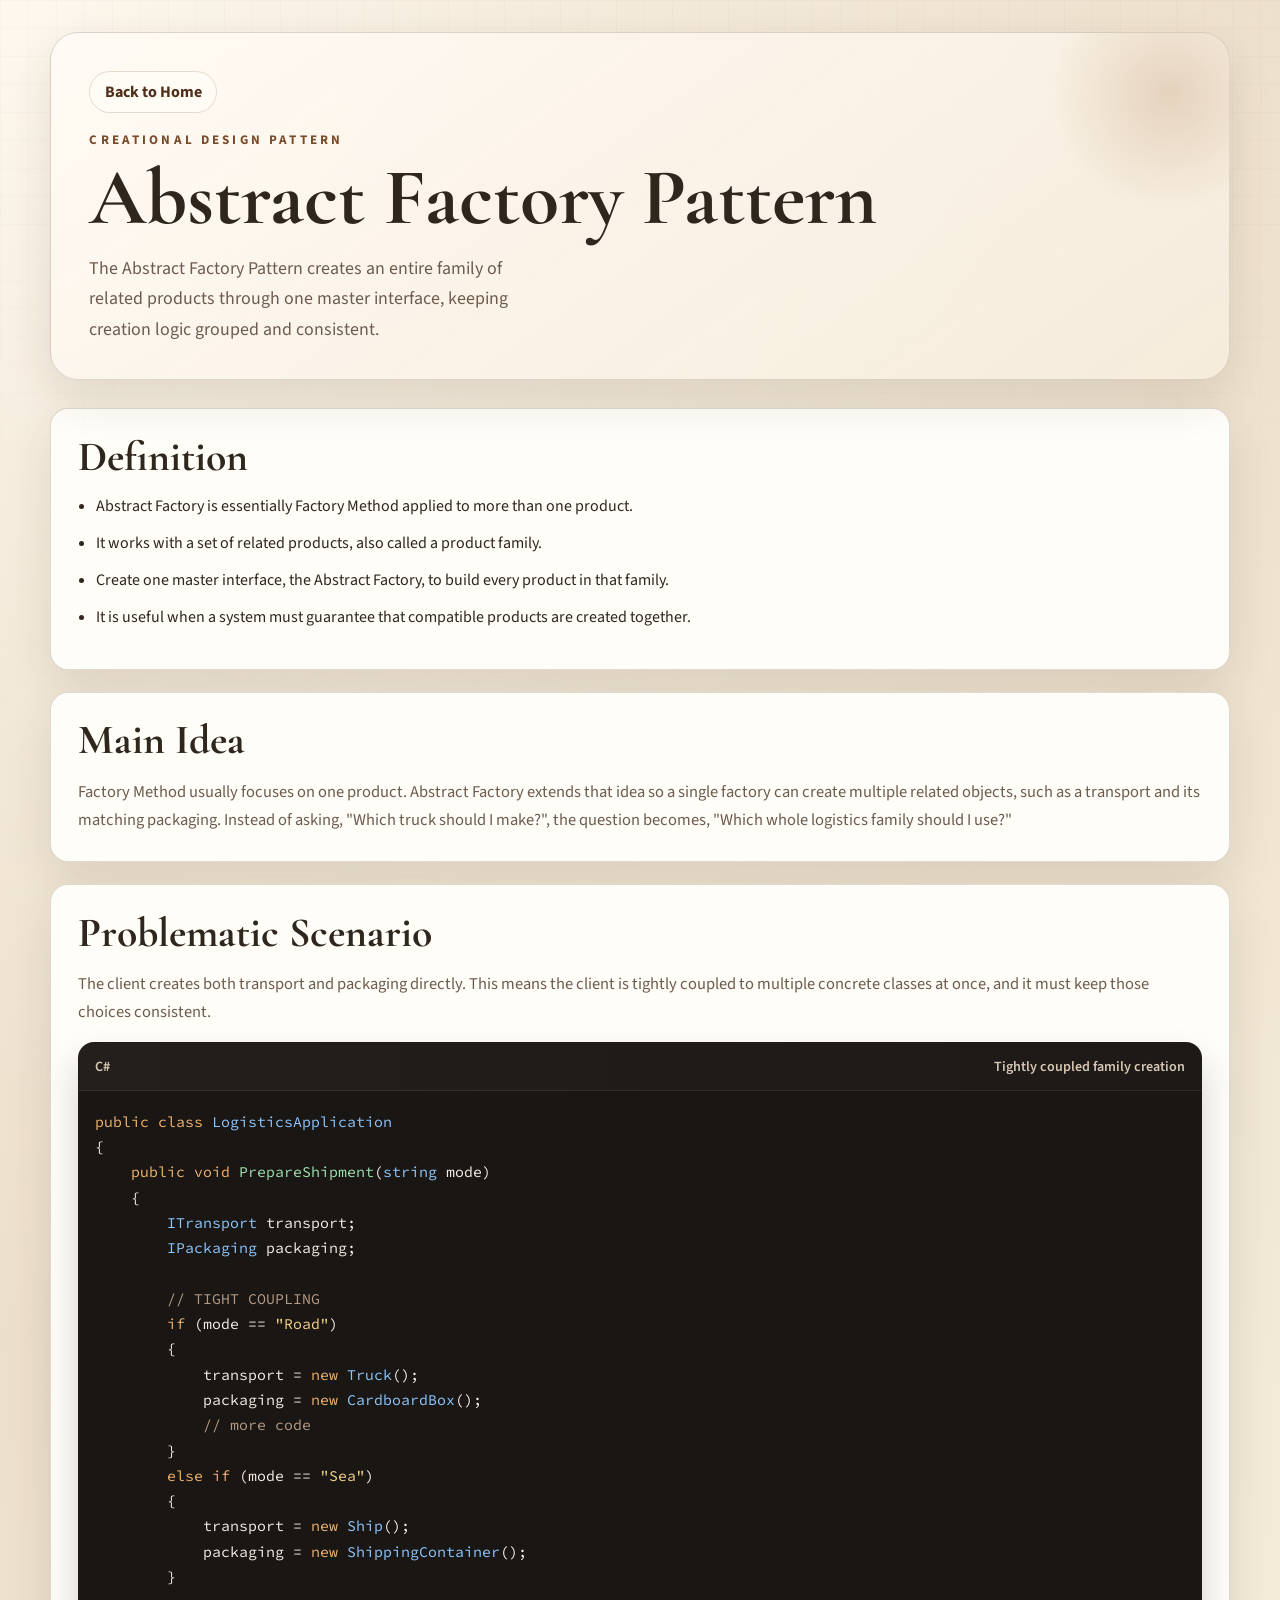
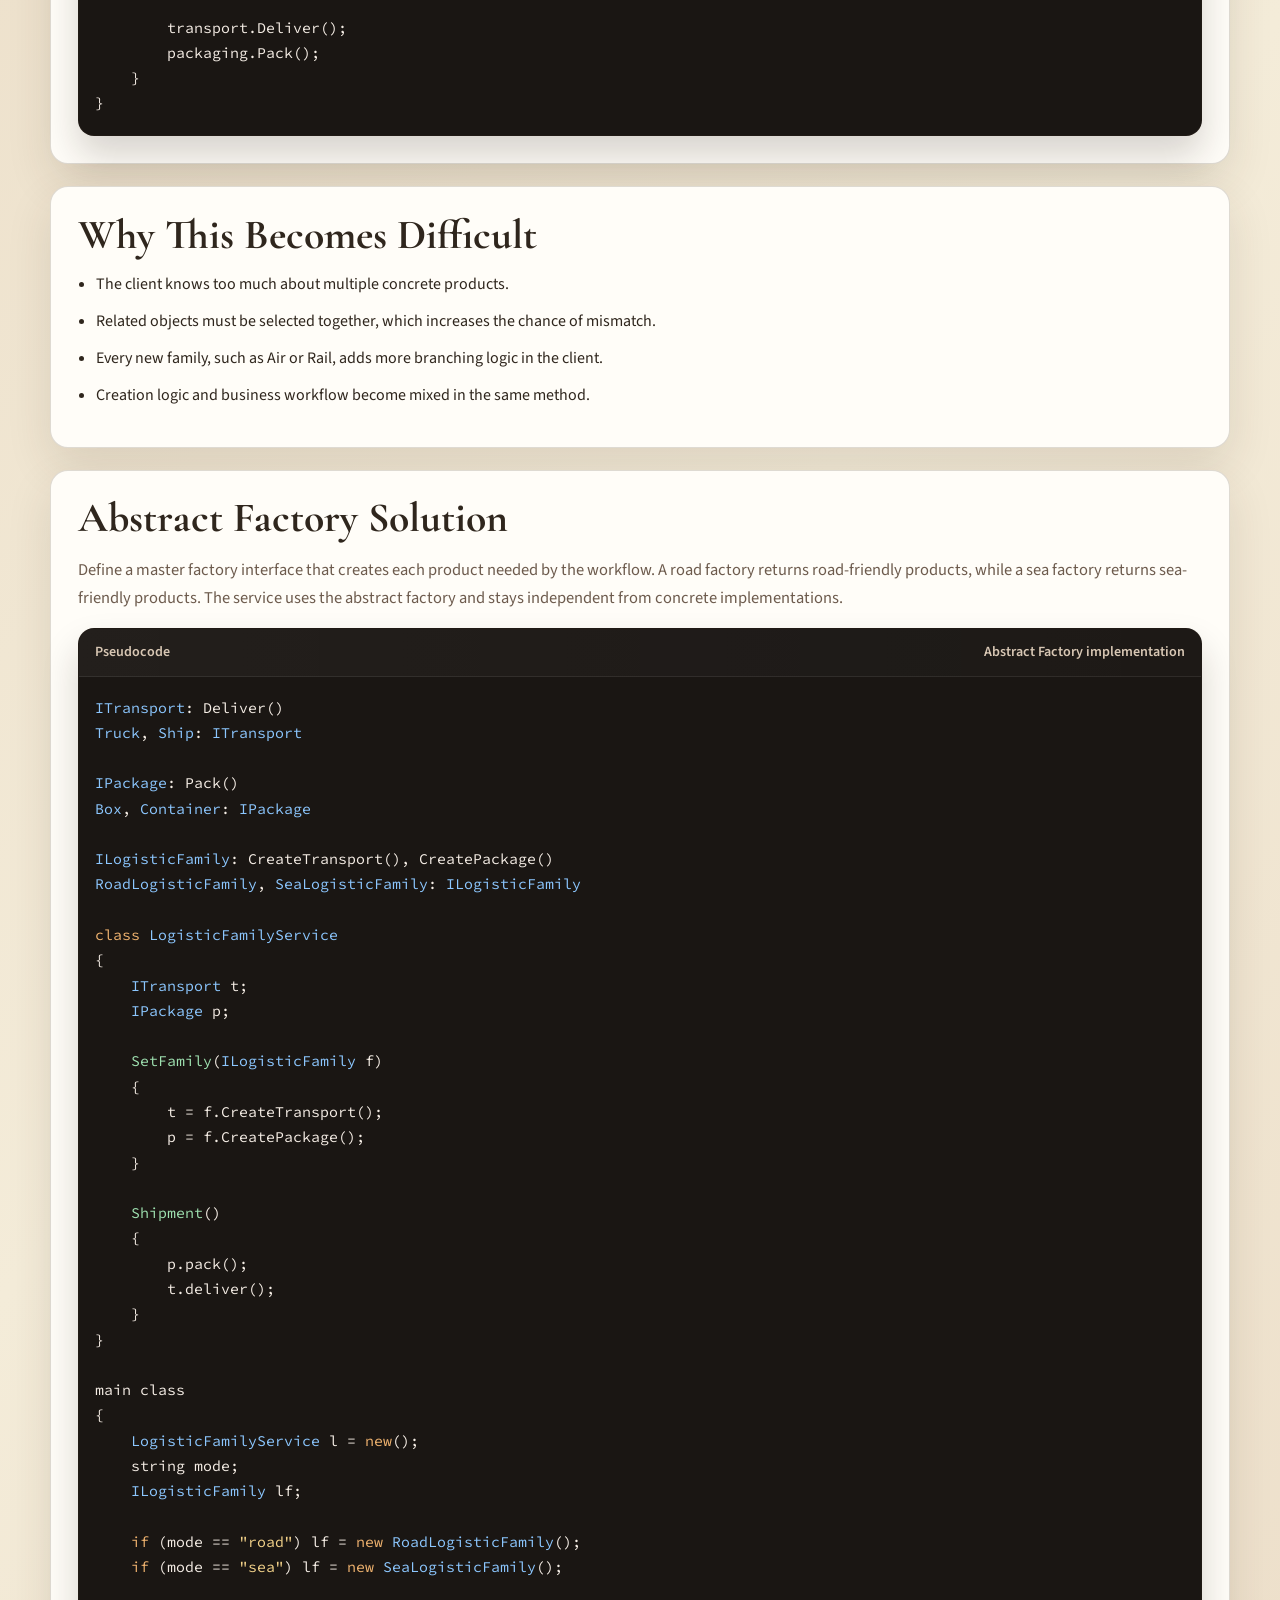
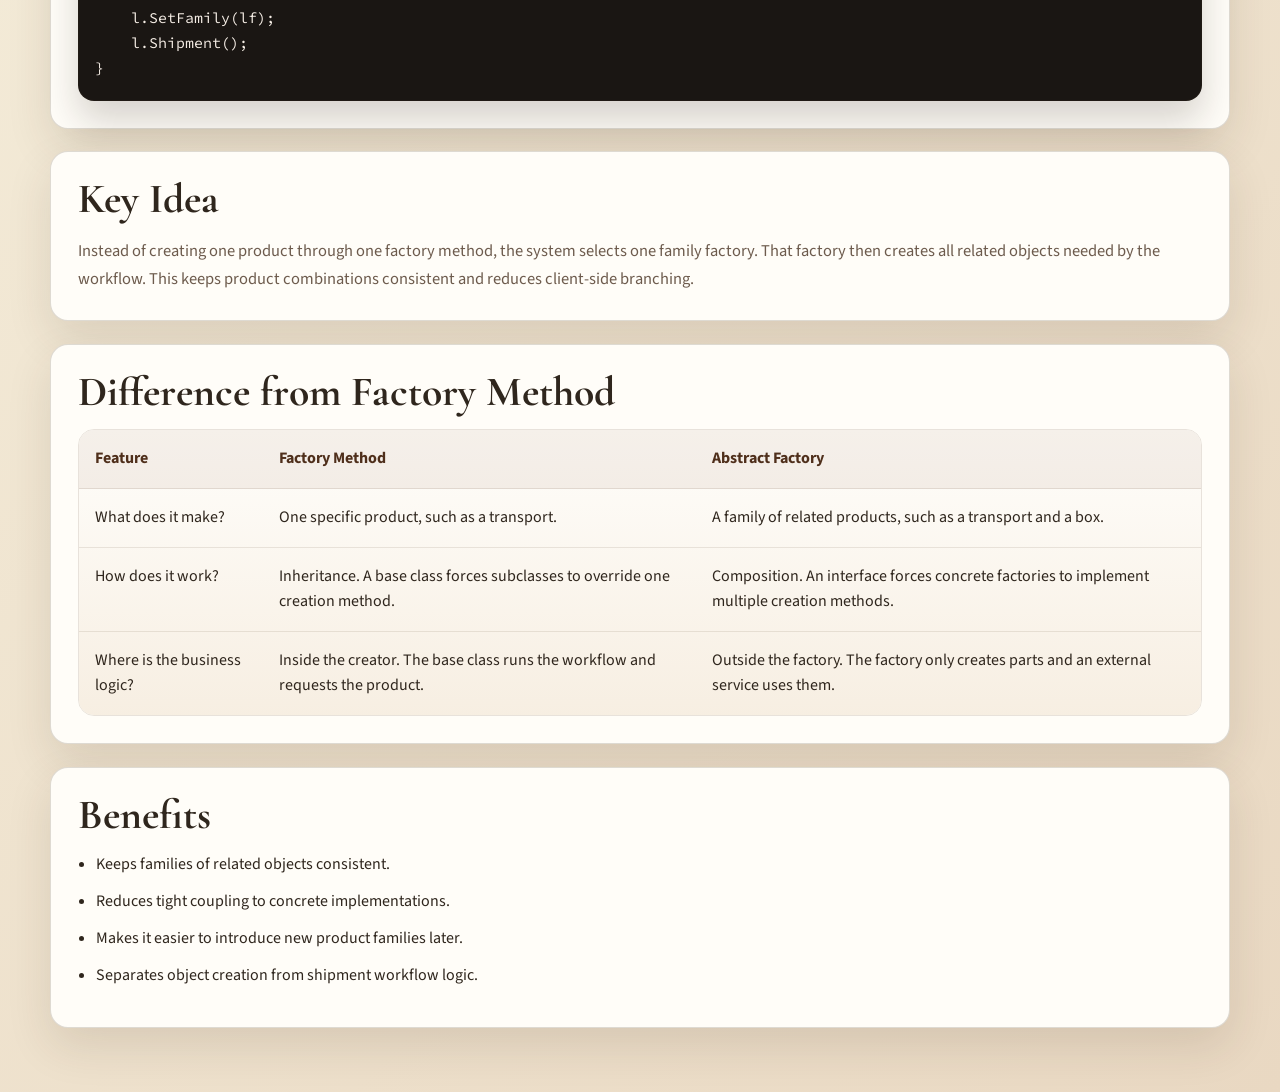
==== abstract-factory-pattern.html @ a394fd07 "Add abstract factory pattern note" ====
<!DOCTYPE html>
<html lang="en">
<head>
  <meta charset="UTF-8">
  <meta name="viewport" content="width=device-width, initial-scale=1.0">
  <title>Abstract Factory Pattern | Design Patterns Notes</title>
  <link rel="preconnect" href="https://fonts.googleapis.com">
  <link rel="preconnect" href="https://fonts.gstatic.com" crossorigin>
  <link href="https://fonts.googleapis.com/css2?family=Cormorant+Garamond:wght@500;600;700&family=Source+Code+Pro:wght@400;500&family=Source+Sans+3:wght@400;500;600;700&display=swap" rel="stylesheet">
  <link rel="stylesheet" href="styles.css">
</head>
<body>
  <div class="page-shell">
    <header class="subpage-header">
      <a class="back-link" href="index.html">Back to Home</a>
      <p class="eyebrow">Creational Design Pattern</p>
      <h1>Abstract Factory Pattern</h1>
      <p class="hero-text narrow">
        The Abstract Factory Pattern creates an entire family of related products through one
        master interface, keeping creation logic grouped and consistent.
      </p>
    </header>

    <main class="article-layout">
      <section class="content-card">
        <h2>Definition</h2>
        <ul class="note-list">
          <li>Abstract Factory is essentially Factory Method applied to more than one product.</li>
          <li>It works with a set of related products, also called a product family.</li>
          <li>Create one master interface, the Abstract Factory, to build every product in that family.</li>
          <li>It is useful when a system must guarantee that compatible products are created together.</li>
        </ul>
      </section>

      <section class="content-card">
        <h2>Main Idea</h2>
        <p>
          Factory Method usually focuses on one product. Abstract Factory extends that idea so a
          single factory can create multiple related objects, such as a transport and its matching
          packaging. Instead of asking, "Which truck should I make?", the question becomes,
          "Which whole logistics family should I use?"
        </p>
      </section>

      <section class="content-card">
        <h2>Problematic Scenario</h2>
        <p class="section-intro">
          The client creates both transport and packaging directly. This means the client is tightly
          coupled to multiple concrete classes at once, and it must keep those choices consistent.
        </p>
        <div class="code-block">
          <div class="code-header">
            <span>C#</span>
            <span>Tightly coupled family creation</span>
          </div>
          <pre><code><span class="code-keyword">public class</span> <span class="code-type">LogisticsApplication</span>
{
    <span class="code-keyword">public void</span> <span class="code-method">PrepareShipment</span>(<span class="code-type">string</span> mode)
    {
        <span class="code-type">ITransport</span> transport;
        <span class="code-type">IPackaging</span> packaging;

        <span class="code-comment">// TIGHT COUPLING</span>
        <span class="code-keyword">if</span> (mode == <span class="code-string">"Road"</span>)
        {
            transport = <span class="code-keyword">new</span> <span class="code-type">Truck</span>();
            packaging = <span class="code-keyword">new</span> <span class="code-type">CardboardBox</span>();
            <span class="code-comment">// more code</span>
        }
        <span class="code-keyword">else if</span> (mode == <span class="code-string">"Sea"</span>)
        {
            transport = <span class="code-keyword">new</span> <span class="code-type">Ship</span>();
            packaging = <span class="code-keyword">new</span> <span class="code-type">ShippingContainer</span>();
        }

        transport.Deliver();
        packaging.Pack();
    }
}</code></pre>
        </div>
      </section>

      <section class="content-card">
        <h2>Why This Becomes Difficult</h2>
        <ul class="note-list">
          <li>The client knows too much about multiple concrete products.</li>
          <li>Related objects must be selected together, which increases the chance of mismatch.</li>
          <li>Every new family, such as Air or Rail, adds more branching logic in the client.</li>
          <li>Creation logic and business workflow become mixed in the same method.</li>
        </ul>
      </section>

      <section class="content-card">
        <h2>Abstract Factory Solution</h2>
        <p>
          Define a master factory interface that creates each product needed by the workflow. A road
          factory returns road-friendly products, while a sea factory returns sea-friendly products.
          The service uses the abstract factory and stays independent from concrete implementations.
        </p>
        <div class="code-block">
          <div class="code-header">
            <span>Pseudocode</span>
            <span>Abstract Factory implementation</span>
          </div>
          <pre><code><span class="code-type">ITransport</span>: Deliver()
<span class="code-type">Truck</span>, <span class="code-type">Ship</span>: <span class="code-type">ITransport</span>

<span class="code-type">IPackage</span>: Pack()
<span class="code-type">Box</span>, <span class="code-type">Container</span>: <span class="code-type">IPackage</span>

<span class="code-type">ILogisticFamily</span>: CreateTransport(), CreatePackage()
<span class="code-type">RoadLogisticFamily</span>, <span class="code-type">SeaLogisticFamily</span>: <span class="code-type">ILogisticFamily</span>

<span class="code-keyword">class</span> <span class="code-type">LogisticFamilyService</span>
{
    <span class="code-type">ITransport</span> t;
    <span class="code-type">IPackage</span> p;

    <span class="code-method">SetFamily</span>(<span class="code-type">ILogisticFamily</span> f)
    {
        t = f.CreateTransport();
        p = f.CreatePackage();
    }

    <span class="code-method">Shipment</span>()
    {
        p.pack();
        t.deliver();
    }
}

main class
{
    <span class="code-type">LogisticFamilyService</span> l = <span class="code-keyword">new</span>();
    string mode;
    <span class="code-type">ILogisticFamily</span> lf;

    <span class="code-keyword">if</span> (mode == <span class="code-string">"road"</span>) lf = <span class="code-keyword">new</span> <span class="code-type">RoadLogisticFamily</span>();
    <span class="code-keyword">if</span> (mode == <span class="code-string">"sea"</span>) lf = <span class="code-keyword">new</span> <span class="code-type">SeaLogisticFamily</span>();

    l.SetFamily(lf);
    l.Shipment();
}</code></pre>
        </div>
      </section>

      <section class="content-card">
        <h2>Key Idea</h2>
        <p>
          Instead of creating one product through one factory method, the system selects one family
          factory. That factory then creates all related objects needed by the workflow. This keeps
          product combinations consistent and reduces client-side branching.
        </p>
      </section>

      <section class="content-card">
        <h2>Difference from Factory Method</h2>
        <div class="table-wrap">
          <table class="comparison-table">
            <thead>
              <tr>
                <th>Feature</th>
                <th>Factory Method</th>
                <th>Abstract Factory</th>
              </tr>
            </thead>
            <tbody>
              <tr>
                <td>What does it make?</td>
                <td>One specific product, such as a transport.</td>
                <td>A family of related products, such as a transport and a box.</td>
              </tr>
              <tr>
                <td>How does it work?</td>
                <td>Inheritance. A base class forces subclasses to override one creation method.</td>
                <td>Composition. An interface forces concrete factories to implement multiple creation methods.</td>
              </tr>
              <tr>
                <td>Where is the business logic?</td>
                <td>Inside the creator. The base class runs the workflow and requests the product.</td>
                <td>Outside the factory. The factory only creates parts and an external service uses them.</td>
              </tr>
            </tbody>
          </table>
        </div>
      </section>

      <section class="content-card">
        <h2>Benefits</h2>
        <ul class="note-list">
          <li>Keeps families of related objects consistent.</li>
          <li>Reduces tight coupling to concrete implementations.</li>
          <li>Makes it easier to introduce new product families later.</li>
          <li>Separates object creation from shipment workflow logic.</li>
        </ul>
      </section>
    </main>
  </div>
</body>
</html>
---- styles.css ----
:root {
  --bg: #efe6d3;
  --paper: rgba(255, 251, 245, 0.88);
  --paper-strong: #fffdf8;
  --ink: #2f261d;
  --muted: #6d5b4d;
  --line: rgba(74, 56, 43, 0.18);
  --accent: #7a4b2b;
  --accent-soft: #d6b48f;
  --accent-deep: #4f2f1b;
  --shadow: 0 18px 45px rgba(59, 39, 24, 0.12);
  --radius-lg: 28px;
  --radius-md: 18px;
  --radius-sm: 12px;
}

* {
  box-sizing: border-box;
}

html {
  scroll-behavior: smooth;
}

body {
  margin: 0;
  min-height: 100vh;
  color: var(--ink);
  font-family: "Source Sans 3", sans-serif;
  background:
    radial-gradient(circle at top left, rgba(255, 250, 241, 0.95), transparent 30%),
    linear-gradient(135deg, #e6d5be 0%, #f4ecd9 52%, #e9d8c2 100%);
}

body::before {
  content: "";
  position: fixed;
  inset: 0;
  pointer-events: none;
  background-image:
    linear-gradient(rgba(120, 87, 59, 0.05) 1px, transparent 1px),
    linear-gradient(90deg, rgba(120, 87, 59, 0.05) 1px, transparent 1px);
  background-size: 28px 28px;
  mask-image: linear-gradient(to bottom, rgba(0, 0, 0, 0.5), transparent 85%);
}

a {
  color: inherit;
  text-decoration: none;
}

code {
  font-family: "Source Code Pro", monospace;
}

.page-shell {
  width: min(1180px, calc(100% - 2rem));
  margin: 0 auto;
  padding: 2rem 0 4rem;
}

.hero,
.subpage-header {
  position: relative;
  overflow: hidden;
  border: 1px solid var(--line);
  border-radius: var(--radius-lg);
  background: linear-gradient(145deg, rgba(255, 250, 244, 0.95), rgba(246, 236, 220, 0.92));
  box-shadow: var(--shadow);
}

.hero {
  display: grid;
  grid-template-columns: 1.5fr 1fr;
  gap: 1.5rem;
  padding: 3rem;
  align-items: center;
}

.hero::after,
.subpage-header::after {
  content: "";
  position: absolute;
  width: 260px;
  height: 260px;
  right: -70px;
  top: -70px;
  border-radius: 50%;
  background: radial-gradient(circle, rgba(161, 106, 59, 0.22), transparent 65%);
}

.hero-copy,
.hero-panel,
.subpage-header {
  position: relative;
  z-index: 1;
}

.eyebrow {
  margin: 0 0 0.4rem;
  font-size: 0.82rem;
  letter-spacing: 0.24em;
  text-transform: uppercase;
  color: var(--accent);
  font-weight: 700;
}

h1,
h2,
h3 {
  margin: 0;
  font-family: "Cormorant Garamond", serif;
  font-weight: 700;
  line-height: 1;
}

h1 {
  font-size: clamp(3rem, 7vw, 5rem);
  margin-bottom: 1rem;
}

h2 {
  font-size: clamp(2rem, 4vw, 2.6rem);
  margin-bottom: 1rem;
}

h3 {
  font-size: 1.9rem;
  margin-bottom: 0.6rem;
}

p {
  margin: 0;
  color: var(--muted);
  line-height: 1.7;
  font-size: 1.03rem;
}

.hero-text {
  max-width: 58ch;
  font-size: 1.12rem;
}

.hero-text.narrow {
  max-width: 52ch;
}

.hero-actions {
  display: flex;
  flex-wrap: wrap;
  gap: 0.9rem;
  margin-top: 1.6rem;
}

.button {
  display: inline-flex;
  align-items: center;
  justify-content: center;
  min-height: 48px;
  padding: 0.85rem 1.3rem;
  border-radius: 999px;
  border: 1px solid transparent;
  font-weight: 700;
  transition: transform 180ms ease, box-shadow 180ms ease, border-color 180ms ease;
}

.button:hover,
.note-card:hover,
.back-link:hover {
  transform: translateY(-2px);
}

.button-primary {
  color: #fff9f4;
  background: linear-gradient(135deg, var(--accent) 0%, var(--accent-deep) 100%);
  box-shadow: 0 12px 24px rgba(79, 47, 27, 0.22);
}

.button-secondary {
  color: var(--accent-deep);
  background: rgba(255, 252, 246, 0.8);
  border-color: rgba(122, 75, 43, 0.2);
}

.hero-panel {
  padding: 1.5rem;
  border-radius: var(--radius-md);
  background: rgba(255, 253, 248, 0.68);
  border: 1px solid rgba(95, 67, 47, 0.14);
}

.panel-label {
  color: var(--accent);
  text-transform: uppercase;
  letter-spacing: 0.18em;
  font-size: 0.8rem;
  font-weight: 700;
  margin-bottom: 0.8rem;
}

.panel-list,
.note-list {
  margin: 1rem 0 0;
  padding-left: 1.1rem;
  color: var(--ink);
}

.panel-list li,
.note-list li {
  margin-bottom: 0.7rem;
  line-height: 1.6;
}

.section {
  margin-top: 2rem;
  padding: 2rem;
  border-radius: var(--radius-lg);
  border: 1px solid var(--line);
  background: var(--paper);
  box-shadow: var(--shadow);
}

.section-heading {
  max-width: 70ch;
}

.note-grid {
  display: grid;
  grid-template-columns: repeat(auto-fit, minmax(260px, 1fr));
  gap: 1.2rem;
  margin-top: 1.6rem;
}

.note-card {
  display: block;
  padding: 1.5rem;
  border-radius: var(--radius-md);
  border: 1px solid rgba(95, 67, 47, 0.16);
  background: linear-gradient(180deg, rgba(255, 255, 255, 0.82), rgba(248, 241, 230, 0.88));
  transition: transform 180ms ease, box-shadow 180ms ease, border-color 180ms ease;
}

.note-card:hover {
  border-color: rgba(122, 75, 43, 0.35);
  box-shadow: 0 18px 32px rgba(79, 47, 27, 0.12);
}

.card-badge {
  display: inline-flex;
  margin-bottom: 1rem;
  padding: 0.3rem 0.65rem;
  border-radius: 999px;
  background: rgba(122, 75, 43, 0.1);
  color: var(--accent);
  font-size: 0.8rem;
  font-weight: 700;
  letter-spacing: 0.08em;
}

.card-link {
  display: inline-block;
  margin-top: 1rem;
  font-weight: 700;
  color: var(--accent-deep);
}

.subpage-header {
  padding: 2.4rem 2.4rem 2.1rem;
}

.back-link {
  display: inline-flex;
  align-items: center;
  gap: 0.4rem;
  margin-bottom: 1rem;
  padding: 0.55rem 0.9rem;
  border-radius: 999px;
  border: 1px solid rgba(122, 75, 43, 0.18);
  background: rgba(255, 252, 246, 0.72);
  color: var(--accent-deep);
  font-weight: 700;
  transition: transform 180ms ease, box-shadow 180ms ease;
}

.article-layout {
  display: grid;
  gap: 1.4rem;
  margin-top: 1.8rem;
}

.content-card {
  padding: 1.7rem;
  border-radius: var(--radius-md);
  border: 1px solid var(--line);
  background: var(--paper-strong);
  box-shadow: var(--shadow);
}

.section-intro {
  margin-bottom: 1rem;
}

.code-block {
  margin-top: 1rem;
  overflow: hidden;
  border: 1px solid rgba(75, 55, 41, 0.14);
  border-radius: 16px;
  background: #1a1613;
  box-shadow: 0 20px 36px rgba(32, 22, 14, 0.18);
}

.code-header {
  display: flex;
  justify-content: space-between;
  gap: 1rem;
  padding: 0.85rem 1rem;
  border-bottom: 1px solid rgba(255, 255, 255, 0.08);
  background: linear-gradient(90deg, rgba(255, 255, 255, 0.04), rgba(255, 255, 255, 0.01));
  color: #d8c7b4;
  font-size: 0.88rem;
  font-weight: 600;
}

.code-block pre {
  margin: 0;
  padding: 1.1rem 1rem 1.2rem;
  overflow-x: auto;
}

.code-block code {
  color: #f6eee6;
  font-size: 0.93rem;
  line-height: 1.7;
}

.code-keyword {
  color: #f0b36f;
}

.code-type {
  color: #8cc7ff;
}

.code-method {
  color: #9fe2b1;
}

.code-string {
  color: #f4d38a;
}

.code-comment {
  color: #b49a83;
}

.table-wrap {
  margin-top: 1rem;
  overflow-x: auto;
  border: 1px solid rgba(95, 67, 47, 0.14);
  border-radius: 16px;
}

.comparison-table {
  width: 100%;
  border-collapse: collapse;
  min-width: 680px;
  background: linear-gradient(180deg, rgba(255, 254, 251, 0.98), rgba(246, 237, 224, 0.92));
}

.comparison-table th,
.comparison-table td {
  padding: 1rem;
  text-align: left;
  vertical-align: top;
  border-bottom: 1px solid rgba(95, 67, 47, 0.12);
  line-height: 1.6;
}

.comparison-table th {
  color: var(--accent-deep);
  background: rgba(122, 75, 43, 0.08);
  font-weight: 700;
}

.comparison-table tbody tr:last-child td {
  border-bottom: 0;
}

@media (max-width: 880px) {
  .hero {
    grid-template-columns: 1fr;
    padding: 2rem;
  }

  .page-shell {
    width: min(100% - 1rem, 1180px);
  }

  .section,
  .subpage-header,
  .content-card {
    padding: 1.35rem;
  }
}

@media (max-width: 560px) {
  h1 {
    font-size: 2.6rem;
  }

  h2 {
    font-size: 2rem;
  }

  .hero-actions {
    flex-direction: column;
  }

  .button,
  .back-link {
    width: 100%;
  }
}
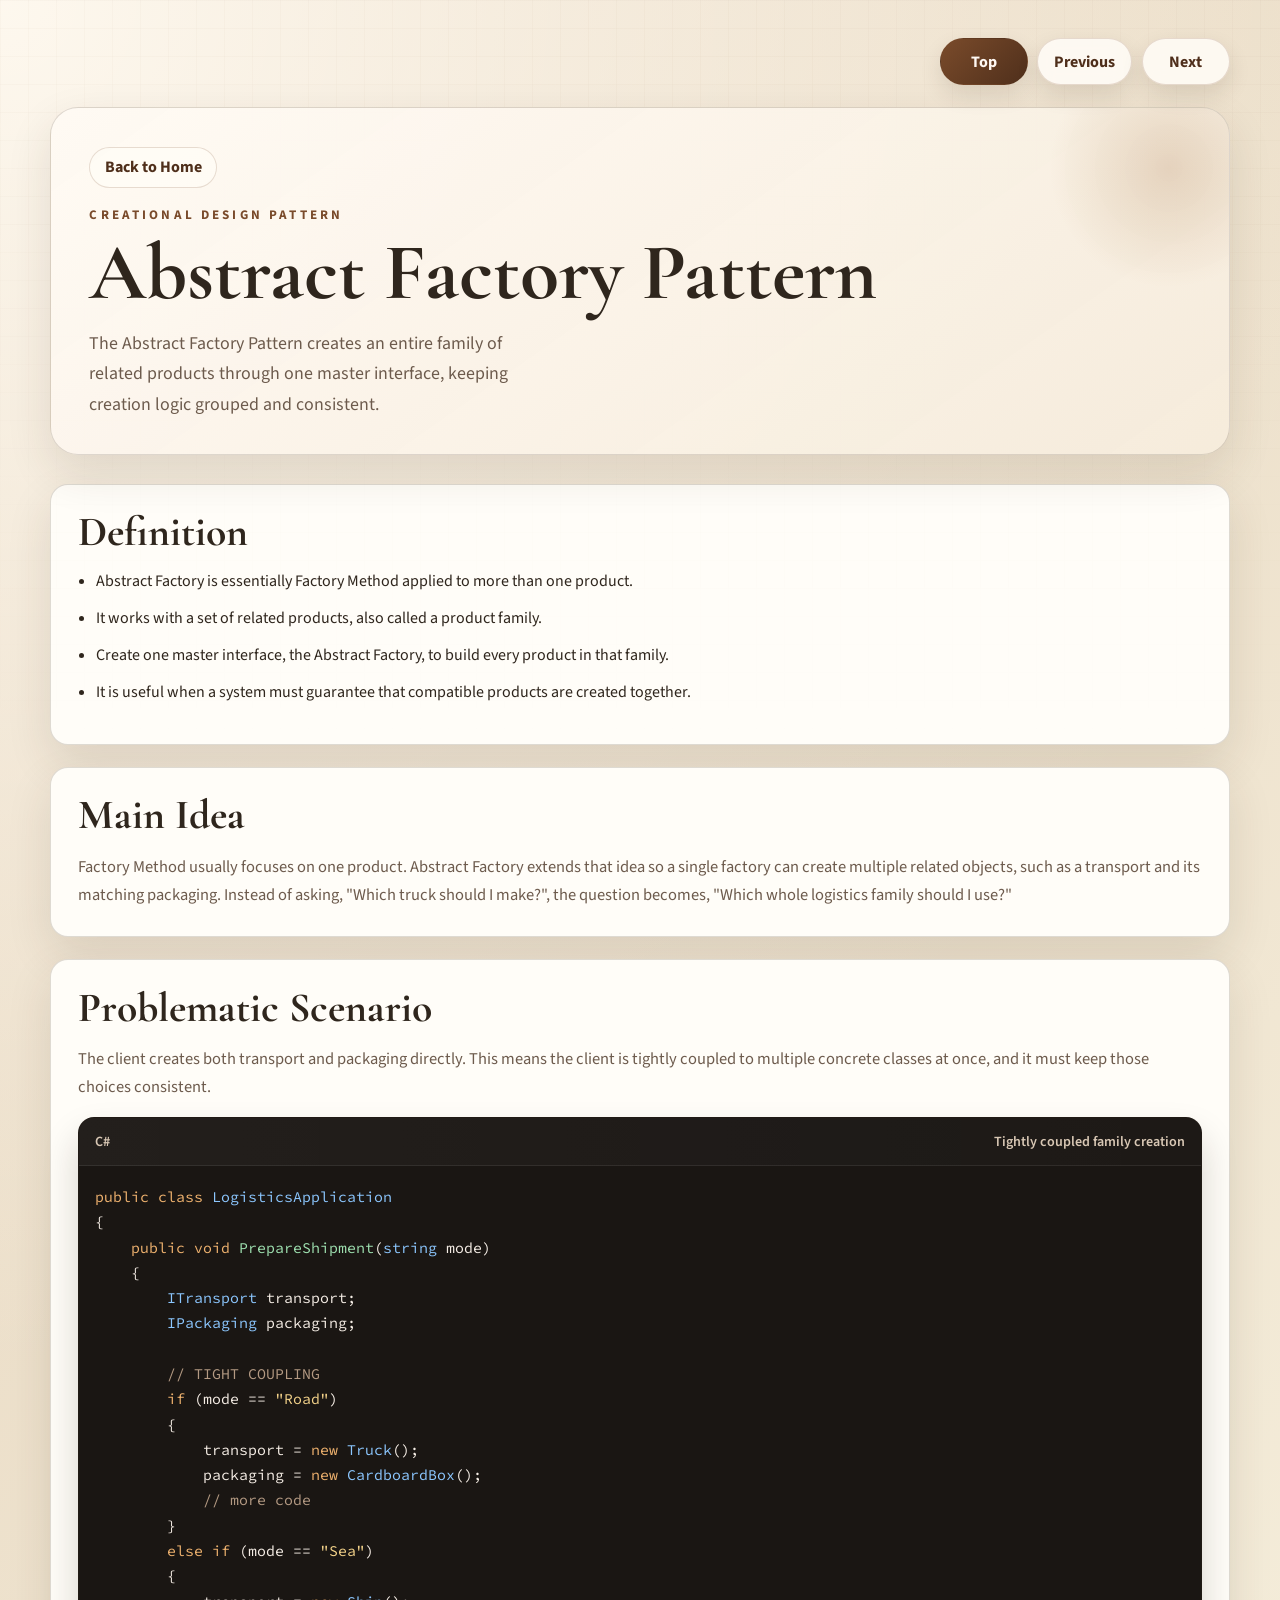
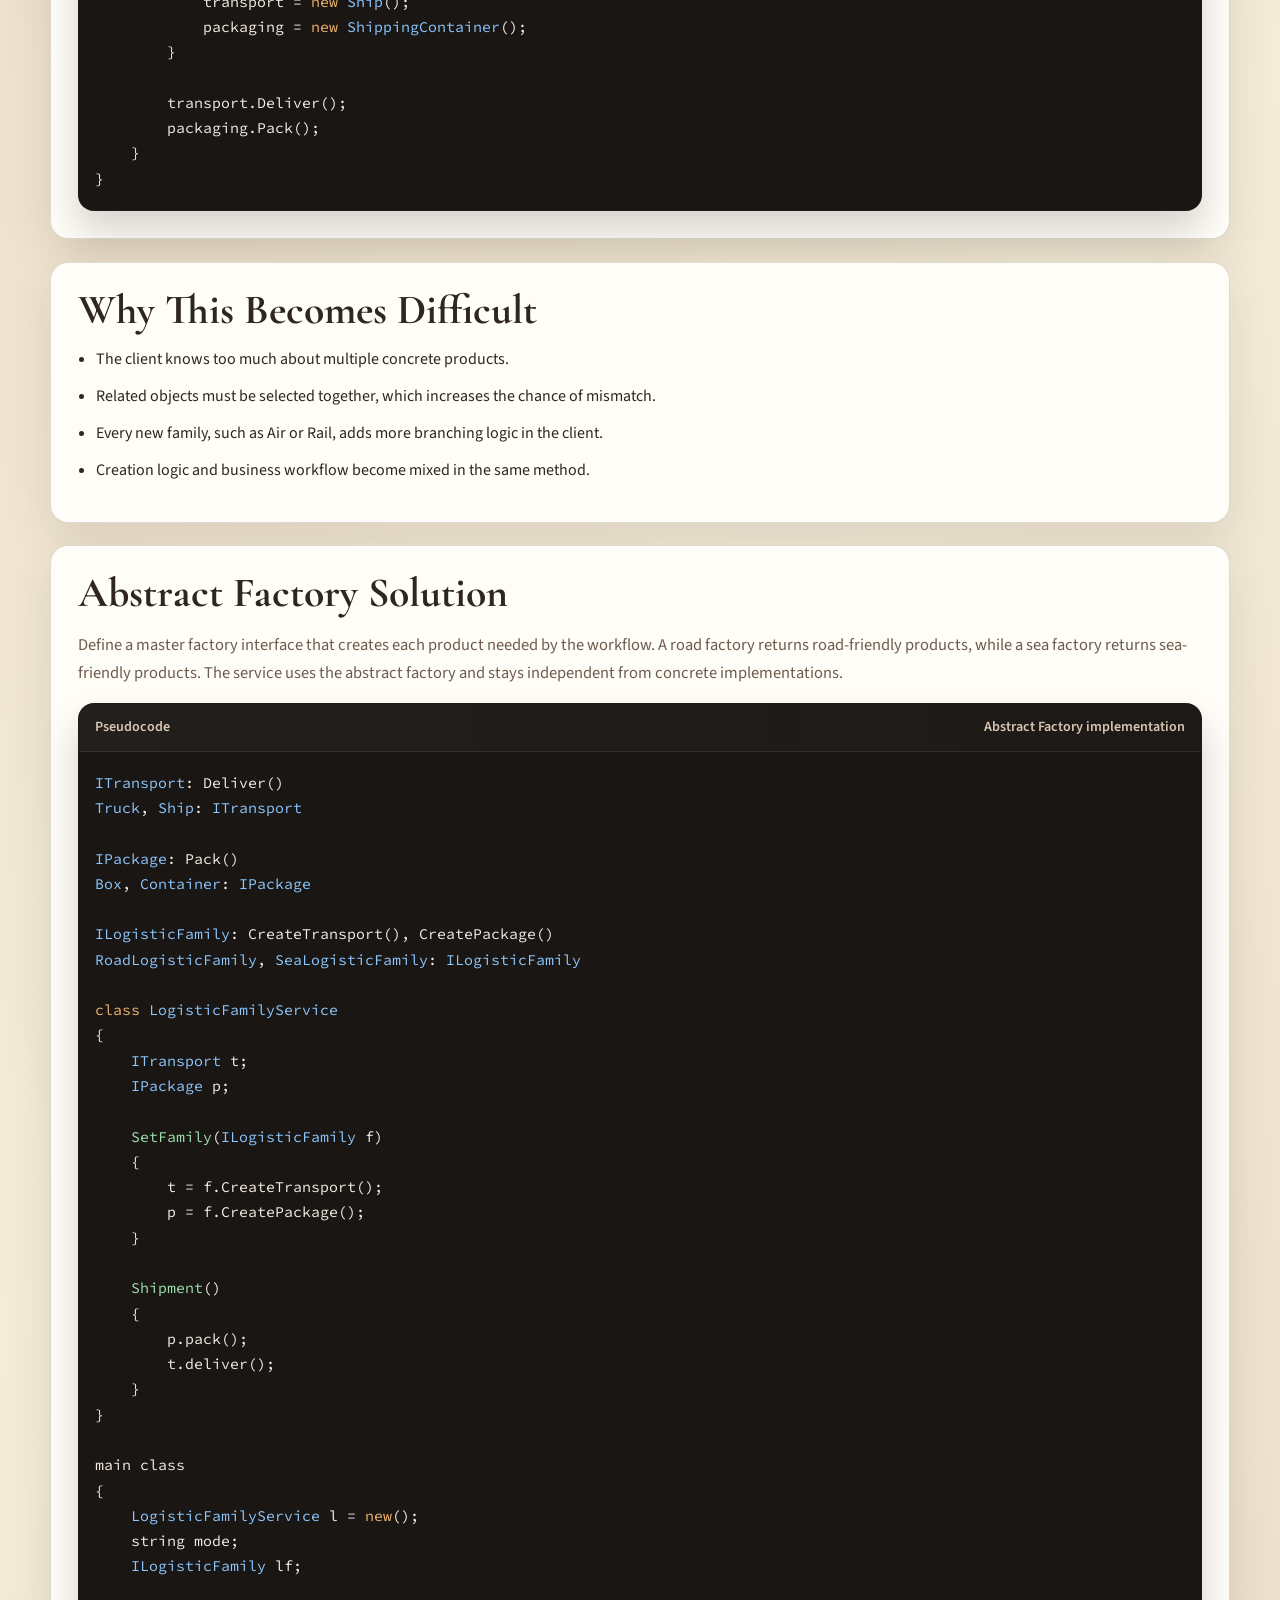
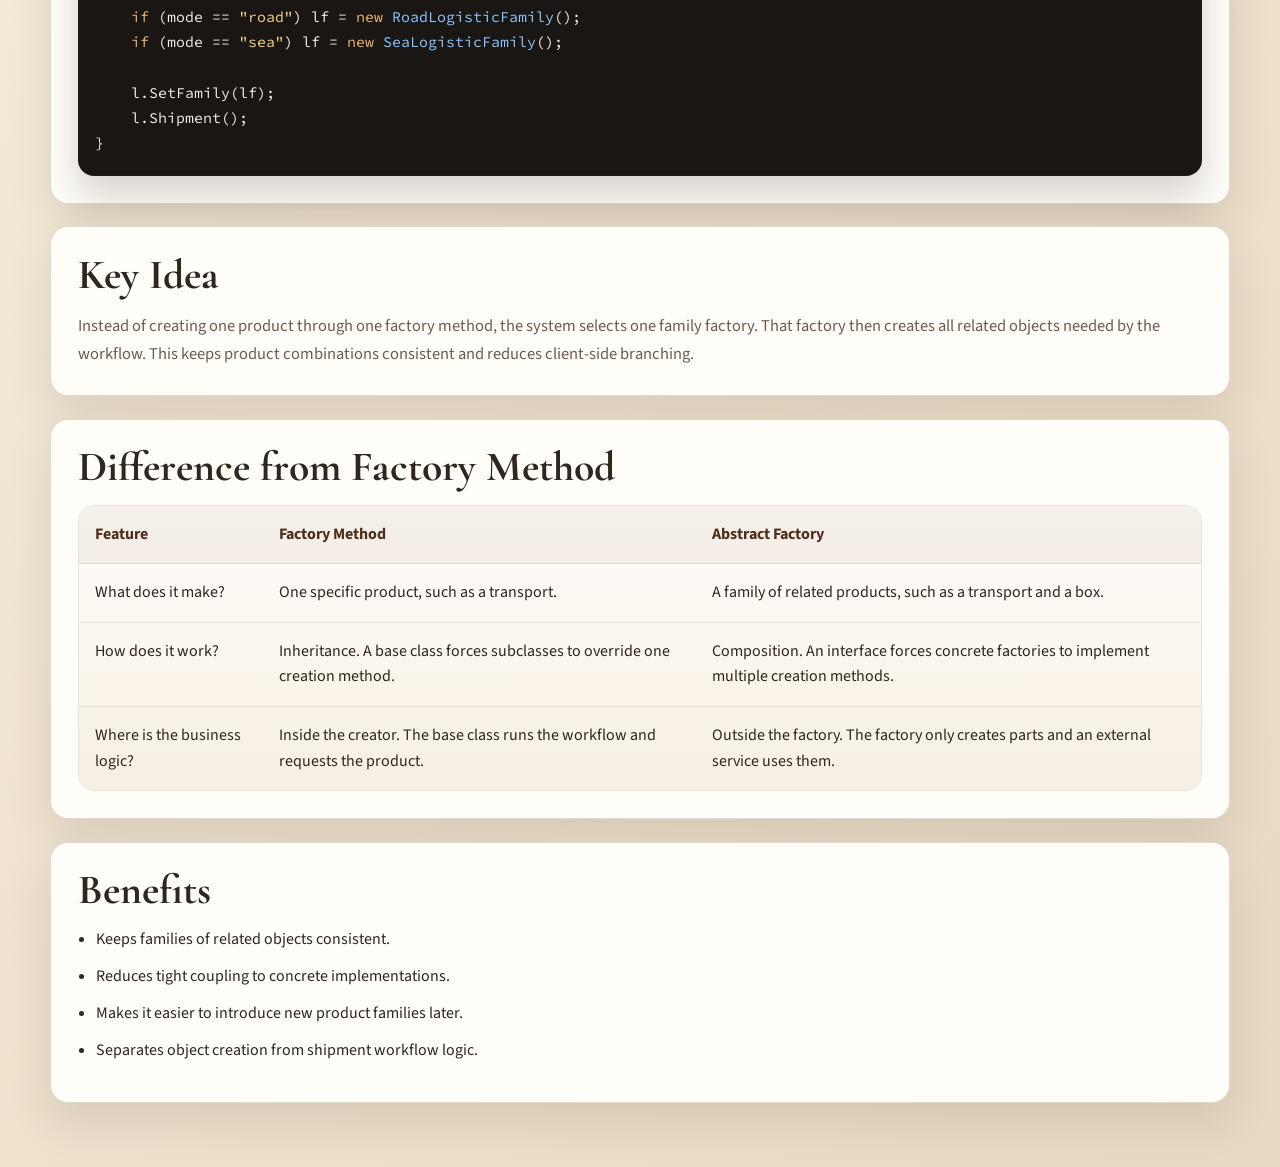
==== commit 0f85df6e: "Group notes by category and add shared navigation" ====
--- a/abstract-factory-pattern.html
+++ b/abstract-factory-pattern.html
@@ -9,8 +9,9 @@
   <link href="https://fonts.googleapis.com/css2?family=Cormorant+Garamond:wght@500;600;700&family=Source+Code+Pro:wght@400;500&family=Source+Sans+3:wght@400;500;600;700&display=swap" rel="stylesheet">
   <link rel="stylesheet" href="styles.css">
 </head>
-<body>
+<body id="top" data-prev="factory-pattern.html" data-next="builder-pattern.html">
   <div class="page-shell">
+    <nav class="note-nav" aria-label="Pattern navigation"></nav>
     <header class="subpage-header">
       <a class="back-link" href="index.html">Back to Home</a>
       <p class="eyebrow">Creational Design Pattern</p>
@@ -196,5 +197,6 @@
       </section>
     </main>
   </div>
+  <script type="module" src="note-nav.js"></script>
 </body>
 </html>
--- a/styles.css
+++ b/styles.css
@@ -231,6 +231,36 @@
   margin-top: 1.6rem;
 }
 
+.catalog-group {
+  display: grid;
+  gap: 1.4rem;
+  margin-top: 1.6rem;
+}
+
+.catalog-card {
+  padding: 1.4rem;
+  border-radius: var(--radius-md);
+  border: 1px solid rgba(95, 67, 47, 0.16);
+  background: linear-gradient(180deg, rgba(255, 255, 255, 0.74), rgba(248, 241, 230, 0.9));
+}
+
+.catalog-card-heading {
+  max-width: 70ch;
+}
+
+.catalog-card-heading h3 {
+  margin-bottom: 0.55rem;
+}
+
+.empty-state {
+  margin-top: 1rem;
+  padding: 1rem 1.1rem;
+  border-radius: 14px;
+  border: 1px dashed rgba(122, 75, 43, 0.25);
+  color: var(--muted);
+  background: rgba(255, 252, 246, 0.7);
+}
+
 .note-card {
   display: block;
   padding: 1.5rem;
@@ -353,6 +383,46 @@
   color: #b49a83;
 }
 
+.note-nav {
+  position: sticky;
+  top: 1rem;
+  z-index: 10;
+  display: flex;
+  gap: 0.6rem;
+  justify-content: flex-end;
+  margin-bottom: 1rem;
+  padding: 0.4rem 0;
+}
+
+.nav-chip {
+  display: inline-flex;
+  align-items: center;
+  justify-content: center;
+  min-width: 88px;
+  padding: 0.7rem 1rem;
+  border-radius: 999px;
+  border: 1px solid transparent;
+  font-weight: 700;
+  box-shadow: 0 10px 22px rgba(59, 39, 24, 0.12);
+  backdrop-filter: blur(8px);
+  transition: transform 180ms ease, box-shadow 180ms ease, border-color 180ms ease;
+}
+
+.nav-chip:hover {
+  transform: translateY(-2px);
+}
+
+.nav-chip-primary {
+  color: #fff9f4;
+  background: linear-gradient(135deg, var(--accent) 0%, var(--accent-deep) 100%);
+}
+
+.nav-chip-secondary {
+  color: var(--accent-deep);
+  background: rgba(255, 252, 246, 0.88);
+  border-color: rgba(122, 75, 43, 0.18);
+}
+
 .table-wrap {
   margin-top: 1rem;
   overflow-x: auto;
